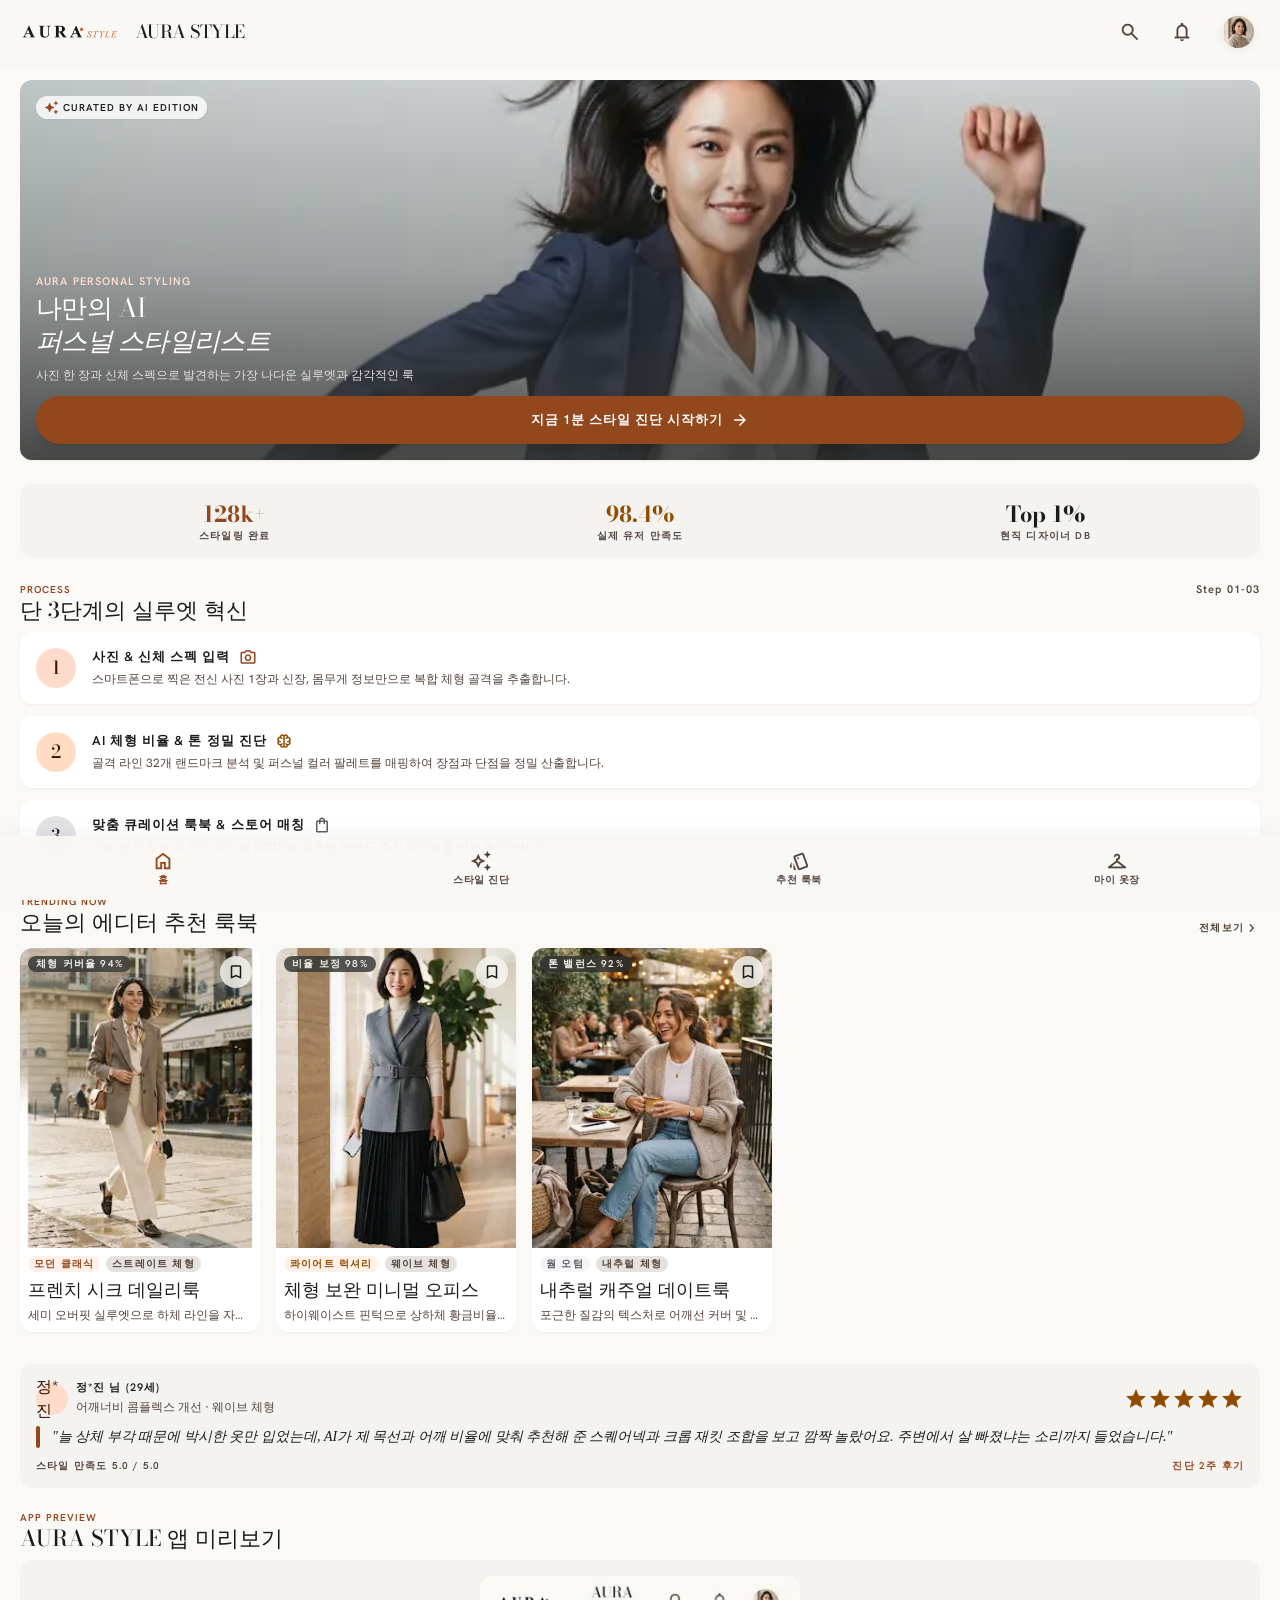
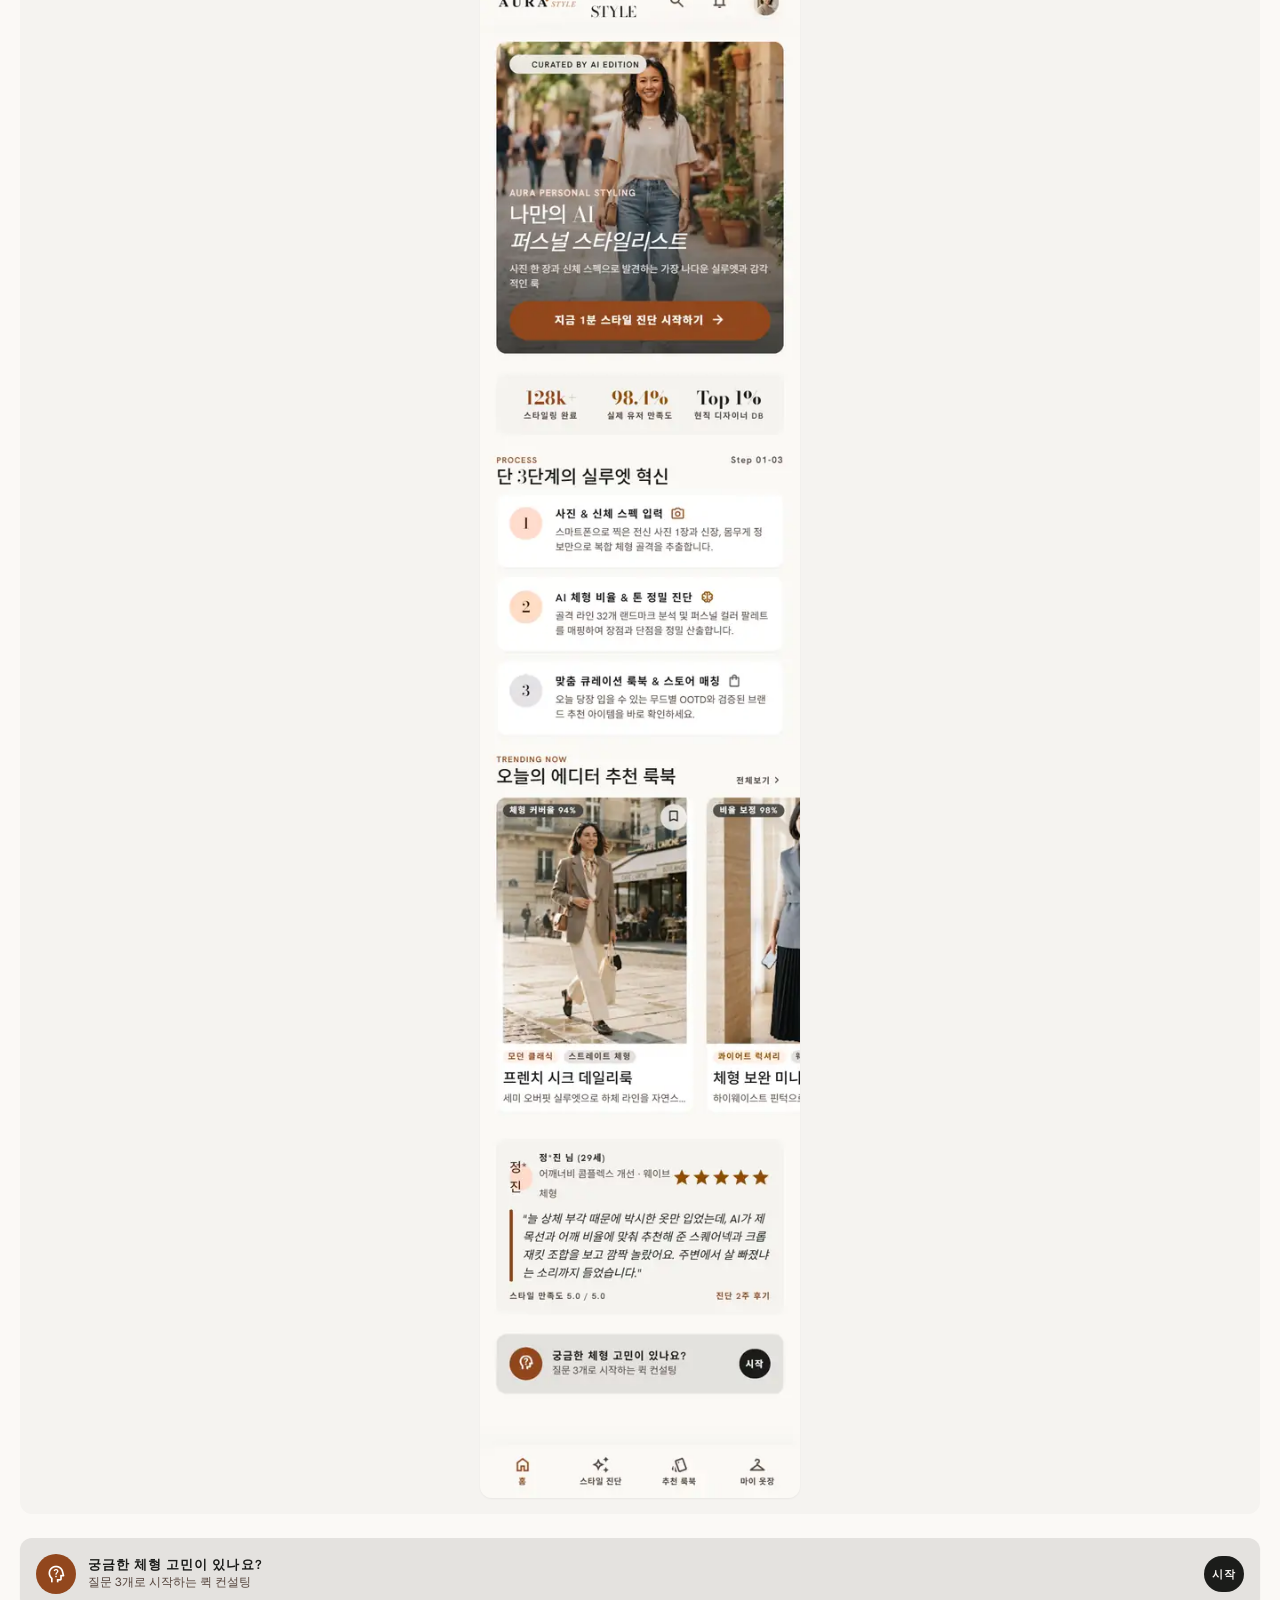
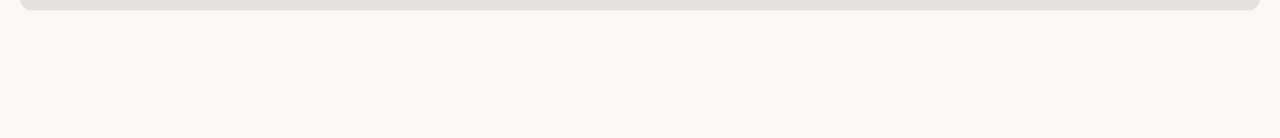
==== index.html @ de591e97 "Add project using Claude CLI to practice deploy" ====
<!DOCTYPE html><html lang="ko"><head>
<meta charset="utf-8">
<meta content="width=device-width, initial-scale=1.0, viewport-fit=cover" name="viewport">
<title>AURA STYLE | 나만의 AI 퍼스널 스타일리스트</title>
<meta name="description" content="사진 한 장과 신체 스펙으로 체형과 퍼스널 컬러를 분석해 가장 나다운 실루엣과 맞춤 룩북을 추천하는 AI 스타일링 서비스, AURA STYLE.">
<meta content="mobile_tab" name="shell-type">
<link rel="preload" as="image" href="img/model-768.webp" imagesrcset="img/model-480.webp 480w, img/model-768.webp 768w" imagesizes="(max-width: 768px) 100vw, 768px" fetchpriority="high">
<link rel="preload" as="font" type="font/woff2" href="fonts/material-symbols.woff2" crossorigin>
<link rel="preload" as="font" type="font/woff2" href="fonts/bodoni-moda.woff2" crossorigin>
<link rel="preload" as="font" type="font/woff2" href="fonts/hanken-grotesk.woff2" crossorigin>
<link rel="icon" href="img/favicon.svg" type="image/svg+xml">
<link href="styles.css" rel="stylesheet">
<!-- Google AdSense -->
<script async src="https://pagead2.googlesyndication.com/pagead/js/adsbygoogle.js?client=ca-pub-6084105914174263"
     crossorigin="anonymous"></script>
<!-- Google tag (gtag.js) -->
<script>
  window.dataLayer = window.dataLayer || [];
  function gtag(){dataLayer.push(arguments);}
  gtag('js', new Date());

  gtag('config', 'G-QMTJCRR8DS');
</script>
<!-- Microsoft Clarity: queue calls now, script loaded with GA below -->
<script>
  window.clarity = window.clarity || function(){(window.clarity.q = window.clarity.q || []).push(arguments)};
</script>
<!-- Load analytics scripts after the page has rendered (first interaction or 3s after load) to keep them off the critical path -->
<script>
  (function () {
    var loaded = false;
    var events = ['pointerdown', 'keydown', 'touchstart', 'scroll'];
    function load() {
      if (loaded) return;
      loaded = true;
      events.forEach(function (e) { removeEventListener(e, load); });
      ['https://www.googletagmanager.com/gtag/js?id=G-QMTJCRR8DS', 'https://www.clarity.ms/tag/yv1hvz3uj7'].forEach(function (src) {
        var s = document.createElement('script');
        s.async = true;
        s.src = src;
        document.head.appendChild(s);
      });
    }
    events.forEach(function (e) { addEventListener(e, load, { once: true, passive: true }); });
    addEventListener('load', function () { setTimeout(load, 3000); });
  })();
</script>
</head><body class="bg-surface font-body-md text-on-surface flex flex-col min-h-screen selection:bg-primary-fixed selection:text-on-primary-fixed"><header class="fixed top-0 w-full z-50 pt-safe bg-surface/85 backdrop-blur-xl shadow-[0_1px_8px_rgba(0,0,0,0.03)]"><div class="h-16 px-margin flex items-center justify-between"><div class="flex items-center gap-space-sm"><img alt="AURA STYLE Brand Logo" width="107" height="32" class="h-8 w-auto object-contain" src="img/logo.webp"><span class="font-headline-sm text-headline-sm tracking-tight text-on-surface">AURA STYLE</span></div><div class="flex items-center gap-space-sm"><button aria-label="Search Lookbook" class="w-11 h-11 flex items-center justify-center rounded-full text-on-surface-variant hover:text-on-surface transition-colors"><span class="material-symbols-outlined text-[22px]">search</span></button><button aria-label="Alerts" class="w-11 h-11 flex items-center justify-center rounded-full text-on-surface-variant hover:text-on-surface transition-colors"><span class="material-symbols-outlined text-[22px]">notifications</span></button><a class="w-11 h-11 flex items-center justify-center ml-space-xs" data-path="closet" href="#"><img alt="내 프로필" width="32" height="32" class="w-8 h-8 rounded-full object-cover shadow-[0_2px_8px_rgba(39,39,42,0.08)]" src="img/profile.webp"></a></div></div></header><main class="flex flex-col relative w-full pt-16 pb-28 bg-surface min-h-screen"><div class="flex flex-col w-full">
<!-- Editorial Hero Section -->
<section class="relative w-full px-margin pt-space-md pb-space-lg">
<div class="relative w-full overflow-hidden rounded-xl bg-surface-container-low shadow-sm">
<div class="w-full h-[380px] relative">
<img alt="남색 정장과 흰 스니커즈를 입고 경쾌하게 점프하는 여성 모델" class="absolute inset-0 w-full h-full object-cover object-[center_20%]" src="img/model-768.webp" srcset="img/model-480.webp 480w, img/model-768.webp 768w" sizes="(max-width: 768px) 100vw, 768px" width="768" height="1376" fetchpriority="high" decoding="async">
<div class="absolute inset-0 bg-gradient-to-t from-inverse-surface/85 via-inverse-surface/30 to-transparent"></div>
<div class="absolute top-space-md left-space-md bg-surface-container-lowest/80 backdrop-blur-md px-space-sm py-1 rounded-full flex items-center gap-1 shadow-sm">
<span class="material-symbols-outlined text-[15px] text-primary" style="font-variation-settings: 'FILL' 1;">auto_awesome</span>
<span class="font-label-sm text-label-sm uppercase tracking-widest text-on-surface">Curated by AI Edition</span>
</div>
<div class="absolute bottom-0 inset-x-0 p-space-md flex flex-col gap-space-xs text-inverse-on-surface">
<span class="font-label-md text-label-md tracking-widest text-primary-fixed uppercase">Aura Personal Styling</span>
<h1 class="font-headline-lg-mobile text-headline-lg-mobile tracking-tight text-white leading-tight">
            나만의 AI<br>
<span class="italic font-headline-md">퍼스널 스타일리스트</span>
</h1>
<p class="font-body-sm text-body-sm text-surface-container-highest line-clamp-2 mt-1">
            사진 한 장과 신체 스펙으로 발견하는 가장 나다운 실루엣과 감각적인 룩
          </p>
<div class="pt-space-sm">
<a class="relative group overflow-hidden w-full h-12 rounded-full bg-primary flex items-center justify-center gap-2 shadow-lg hover:bg-primary-container transition-all active:scale-[0.98]" data-path="ai-stylist" href="#">
<div class="absolute inset-0 w-1/2 h-full bg-gradient-to-r from-transparent via-white/25 to-transparent skew-x-12 -translate-x-full group-hover:translate-x-[300%] transition-transform duration-1000 ease-in-out"></div>
<span class="font-label-lg text-label-lg text-on-primary">지금 1분 스타일 진단 시작하기</span>
<span class="material-symbols-outlined text-on-primary text-[18px]">arrow_forward</span>
</a>
</div>
</div>
</div>
</div>
</section>
<!-- Quick Stats / Trust Badges -->
<section class="w-full px-margin pb-space-lg">
<div class="grid grid-cols-3 gap-2 p-space-md bg-surface-container-low rounded-xl">
<div class="flex flex-col items-center text-center">
<span class="font-headline-md text-headline-md text-primary font-bold">128k+</span>
<span class="font-label-sm text-label-sm text-on-surface-variant mt-0.5">스타일링 완료</span>
</div>
<div class="flex flex-col items-center text-center">
<span class="font-headline-md text-headline-md text-secondary font-bold">98.4%</span>
<span class="font-label-sm text-label-sm text-on-surface-variant mt-0.5">실제 유저 만족도</span>
</div>
<div class="flex flex-col items-center text-center">
<span class="font-headline-md text-headline-md text-on-surface font-bold">Top 1%</span>
<span class="font-label-sm text-label-sm text-on-surface-variant mt-0.5">현직 디자이너 DB</span>
</div>
</div>
</section>
<!-- How it Works (3-step) -->
<section class="w-full px-margin pb-space-lg">
<div class="flex items-baseline justify-between mb-space-sm">
<div>
<span class="font-label-sm text-label-sm text-primary uppercase tracking-widest block">Process</span>
<h2 class="font-headline-md text-headline-md text-on-surface">단 3단계의 실루엣 혁신</h2>
</div>
<span class="font-label-md text-label-md text-on-surface-variant">Step 01-03</span>
</div>
<div class="flex flex-col gap-3">
<!-- Step 1 -->
<div class="p-space-md bg-surface-container-lowest rounded-xl shadow-sm flex items-start gap-space-md">
<div class="w-10 h-10 rounded-full bg-primary-fixed flex items-center justify-center shrink-0 text-on-primary-fixed font-headline-sm text-headline-sm">
          1
        </div>
<div class="flex-1 min-w-0">
<div class="flex items-center gap-2 mb-1">
<span class="font-label-lg text-label-lg text-on-surface font-semibold">사진 &amp; 신체 스펙 입력</span>
<span class="material-symbols-outlined text-primary text-[18px]">photo_camera</span>
</div>
<p class="font-body-sm text-body-sm text-on-surface-variant">
            스마트폰으로 찍은 전신 사진 1장과 신장, 몸무게 정보만으로 복합 체형 골격을 추출합니다.
          </p>
</div>
</div>
<!-- Step 2 -->
<div class="p-space-md bg-surface-container-lowest rounded-xl shadow-sm flex items-start gap-space-md">
<div class="w-10 h-10 rounded-full bg-secondary-fixed flex items-center justify-center shrink-0 text-on-secondary-fixed font-headline-sm text-headline-sm">
          2
        </div>
<div class="flex-1 min-w-0">
<div class="flex items-center gap-2 mb-1">
<span class="font-label-lg text-label-lg text-on-surface font-semibold">AI 체형 비율 &amp; 톤 정밀 진단</span>
<span class="material-symbols-outlined text-secondary text-[18px]">neurology</span>
</div>
<p class="font-body-sm text-body-sm text-on-surface-variant">
            골격 라인 32개 랜드마크 분석 및 퍼스널 컬러 팔레트를 매핑하여 장점과 단점을 정밀 산출합니다.
          </p>
</div>
</div>
<!-- Step 3 -->
<div class="p-space-md bg-surface-container-lowest rounded-xl shadow-sm flex items-start gap-space-md">
<div class="w-10 h-10 rounded-full bg-tertiary-fixed flex items-center justify-center shrink-0 text-on-tertiary-fixed font-headline-sm text-headline-sm">
          3
        </div>
<div class="flex-1 min-w-0">
<div class="flex items-center gap-2 mb-1">
<span class="font-label-lg text-label-lg text-on-surface font-semibold">맞춤 큐레이션 룩북 &amp; 스토어 매칭</span>
<span class="material-symbols-outlined text-tertiary text-[18px]">shopping_bag</span>
</div>
<p class="font-body-sm text-body-sm text-on-surface-variant">
            오늘 당장 입을 수 있는 무드별 OOTD와 검증된 브랜드 추천 아이템을 바로 확인하세요.
          </p>
</div>
</div>
</div>
</section>
<!-- Trending Curated Looks preview (Horizontal Scroll) -->
<section class="w-full pb-space-lg">
<div class="px-margin flex items-end justify-between mb-space-sm">
<div>
<span class="font-label-sm text-label-sm text-primary uppercase tracking-widest block">Trending Now</span>
<h2 class="font-headline-md text-headline-md text-on-surface">오늘의 에디터 추천 룩북</h2>
</div>
<a class="font-label-sm text-label-sm text-on-surface-variant flex items-center hover:text-primary transition-colors" data-path="looks" href="#">
        전체보기
        <span class="material-symbols-outlined text-[16px]">chevron_right</span>
</a>
</div>
<!-- Scrollable Reel -->
<div class="flex gap-space-md overflow-x-auto px-margin no-scrollbar pb-2 pt-1">
<!-- Look 1 -->
<div class="w-[240px] shrink-0 bg-surface-container-lowest rounded-xl overflow-hidden shadow-sm flex flex-col">
<div class="relative w-full h-[300px]">
<img alt="토프 블레이저와 와이드 팬츠를 입은 프렌치 시크 데일리룩" width="240" height="300" loading="lazy" decoding="async" class="w-full h-full object-cover" data-alt="Modern chic Parisian style woman walking on neutral architectural pavement, wearing structured taupe blazer, wide-leg ecru trousers, delicate silk scarf, bright warm morning light, editorial styling, muted earth tones" src="img/look-1.webp">
<div class="absolute top-2 left-2 bg-inverse-surface/80 text-inverse-on-surface px-2 py-0.5 rounded-full text-label-sm font-label-sm backdrop-blur-sm">
            체형 커버율 94%
          </div>
<button class="absolute top-2 right-2 w-8 h-8 rounded-full bg-surface/80 backdrop-blur-sm flex items-center justify-center text-on-surface active:scale-90 transition-transform">
<span class="material-symbols-outlined text-[18px]">bookmark</span>
</button>
</div>
<div class="p-space-sm flex flex-col gap-1">
<div class="flex items-center gap-1.5 flex-wrap">
<span class="text-label-sm font-label-sm text-primary bg-primary-fixed/40 px-1.5 py-0.5 rounded-full">모던 클래식</span>
<span class="text-label-sm font-label-sm text-on-surface-variant bg-surface-variant px-1.5 py-0.5 rounded-full">스트레이트 체형</span>
</div>
<h3 class="font-headline-sm text-headline-sm text-on-surface line-clamp-1 mt-0.5">프렌치 시크 데일리룩</h3>
<p class="font-body-sm text-body-sm text-on-surface-variant line-clamp-1">세미 오버핏 실루엣으로 하체 라인을 자연스럽게 정돈</p>
</div>
</div>
<!-- Look 2 -->
<div class="w-[240px] shrink-0 bg-surface-container-lowest rounded-xl overflow-hidden shadow-sm flex flex-col">
<div class="relative w-full h-[300px]">
<img alt="그레이 베스트와 플리츠 미디 스커트를 입은 미니멀 오피스룩" width="240" height="300" loading="lazy" decoding="async" class="w-full h-full object-cover" data-alt="High fashion Korean female executive in minimalist office styling, wearing slate gray belted wool vest, ivory turtleneck, structured pleated midi skirt, serene editorial studio with warm travertine columns, soft shadow play" src="img/look-2.webp">
<div class="absolute top-2 left-2 bg-inverse-surface/80 text-inverse-on-surface px-2 py-0.5 rounded-full text-label-sm font-label-sm backdrop-blur-sm">
            비율 보정 98%
          </div>
<button class="absolute top-2 right-2 w-8 h-8 rounded-full bg-surface/80 backdrop-blur-sm flex items-center justify-center text-on-surface active:scale-90 transition-transform">
<span class="material-symbols-outlined text-[18px]">bookmark</span>
</button>
</div>
<div class="p-space-sm flex flex-col gap-1">
<div class="flex items-center gap-1.5 flex-wrap">
<span class="text-label-sm font-label-sm text-secondary bg-secondary-fixed/40 px-1.5 py-0.5 rounded-full">콰이어트 럭셔리</span>
<span class="text-label-sm font-label-sm text-on-surface-variant bg-surface-variant px-1.5 py-0.5 rounded-full">웨이브 체형</span>
</div>
<h3 class="font-headline-sm text-headline-sm text-on-surface line-clamp-1 mt-0.5">체형 보완 미니멀 오피스</h3>
<p class="font-body-sm text-body-sm text-on-surface-variant line-clamp-1">하이웨이스트 핀턱으로 상하체 황금비율 구현</p>
</div>
</div>
<!-- Look 3 -->
<div class="w-[240px] shrink-0 bg-surface-container-lowest rounded-xl overflow-hidden shadow-sm flex flex-col">
<div class="relative w-full h-[300px]">
<img alt="오트밀 니트 카디건과 데님을 입은 내추럴 캐주얼 데이트룩" width="240" height="300" loading="lazy" decoding="async" class="w-full h-full object-cover" data-alt="Editorial candid photography of a stylish person in weekend cafe terrace, warm oatmeal knit cardigan, soft raw denim, tan leather loafers, golden hour sunlight, artisan pottery tableware, natural relaxed elegance" src="img/look-3.webp">
<div class="absolute top-2 left-2 bg-inverse-surface/80 text-inverse-on-surface px-2 py-0.5 rounded-full text-label-sm font-label-sm backdrop-blur-sm">
            톤 밸런스 92%
          </div>
<button class="absolute top-2 right-2 w-8 h-8 rounded-full bg-surface/80 backdrop-blur-sm flex items-center justify-center text-on-surface active:scale-90 transition-transform">
<span class="material-symbols-outlined text-[18px]">bookmark</span>
</button>
</div>
<div class="p-space-sm flex flex-col gap-1">
<div class="flex items-center gap-1.5 flex-wrap">
<span class="text-label-sm font-label-sm text-tertiary bg-tertiary-fixed/40 px-1.5 py-0.5 rounded-full">웜 오텀</span>
<span class="text-label-sm font-label-sm text-on-surface-variant bg-surface-variant px-1.5 py-0.5 rounded-full">내추럴 체형</span>
</div>
<h3 class="font-headline-sm text-headline-sm text-on-surface line-clamp-1 mt-0.5">내추럴 캐주얼 데이트룩</h3>
<p class="font-body-sm text-body-sm text-on-surface-variant line-clamp-1">포근한 질감의 텍스처로 어깨선 커버 및 부드러운 인상 연출</p>
</div>
</div>
</div>
</section>
<!-- User Review Snippet Card -->
<section class="w-full px-margin pb-space-lg">
<div class="p-space-md bg-surface-container-low rounded-xl relative overflow-hidden">
<div class="flex items-center justify-between mb-space-sm">
<div class="flex items-center gap-2">
<div class="w-8 h-8 rounded-full bg-primary-fixed flex items-center justify-center text-on-primary-fixed font-label-sm">
            정*진
          </div>
<div>
<span class="font-label-md text-label-md text-on-surface block">정*진 님 (29세)</span>
<span class="font-body-sm text-body-sm text-on-surface-variant">어깨너비 콤플렉스 개선 · 웨이브 체형</span>
</div>
</div>
<div class="flex text-secondary text-[16px]">
<span class="material-symbols-outlined" style="font-variation-settings: 'FILL' 1;">star</span>
<span class="material-symbols-outlined" style="font-variation-settings: 'FILL' 1;">star</span>
<span class="material-symbols-outlined" style="font-variation-settings: 'FILL' 1;">star</span>
<span class="material-symbols-outlined" style="font-variation-settings: 'FILL' 1;">star</span>
<span class="material-symbols-outlined" style="font-variation-settings: 'FILL' 1;">star</span>
</div>
</div>
<blockquote class="font-body-md text-body-md text-on-surface italic relative pl-4 my-2">
<div class="absolute left-0 top-0 bottom-0 w-1 bg-primary rounded-full"></div>
        "늘 상체 부각 때문에 박시한 옷만 입었는데, AI가 제 목선과 어깨 비율에 맞춰 추천해 준 스퀘어넥과 크롭 재킷 조합을 보고 깜짝 놀랐어요. 주변에서 살 빠졌냐는 소리까지 들었습니다."
      </blockquote>
<div class="mt-space-sm pt-space-xs flex items-center justify-between font-label-sm text-label-sm text-on-surface-variant">
<span class="">스타일 만족도 5.0 / 5.0</span>
<span class="text-primary font-semibold">진단 2주 후기</span>
</div>
</div>
</section>
<!-- App Screen Preview -->
<section class="w-full px-margin pb-space-lg">
<div class="mb-space-sm">
<span class="font-label-sm text-label-sm text-primary uppercase tracking-widest block">App Preview</span>
<h2 class="font-headline-md text-headline-md text-on-surface">AURA STYLE 앱 미리보기</h2>
</div>
<div class="p-space-md bg-surface-container-low rounded-xl flex justify-center">
<img alt="AURA STYLE 앱 화면 미리보기" class="w-full max-w-[320px] h-auto rounded-xl shadow-sm" loading="lazy" src="img/screen.webp" srcset="img/screen-360.webp 360w, img/screen.webp 585w" sizes="(max-width: 400px) calc(100vw - 72px), 320px" width="585" height="2782" decoding="async">
</div>
</section>
<!-- Interactive Style Spark Floating Bar -->
<section class="w-full px-margin pb-space-md">
<div class="w-full p-space-md rounded-xl bg-surface-container-highest text-on-surface flex items-center justify-between shadow-sm">
<div class="flex items-center gap-3">
<div class="w-10 h-10 rounded-full bg-primary flex items-center justify-center text-on-primary shrink-0">
<span class="material-symbols-outlined text-[20px]">psychology_alt</span>
</div>
<div>
<h3 class="font-label-lg text-label-lg font-bold">궁금한 체형 고민이 있나요?</h3>
<p class="font-body-sm text-body-sm text-on-surface-variant">질문 3개로 시작하는 퀵 컨설팅</p>
</div>
</div>
<a class="h-9 px-space-sm rounded-full bg-on-surface text-surface flex items-center justify-center font-label-md text-label-md active:scale-95 transition-transform shrink-0" data-path="ai-stylist" href="#">
        시작
      </a>
</div>
</section>
</div></main><nav class="fixed bottom-0 w-full z-50 pb-safe bg-surface/90 backdrop-blur-xl shadow-[0_-4px_20px_rgba(39,39,42,0.04)]" data-active-classes="text-primary font-semibold"><div class="flex justify-around items-center h-16 px-space-xs"><a aria-current="page" class="flex flex-col items-center justify-center flex-1 h-12 gap-0.5 transition-colors text-primary font-semibold" data-path="home" href="#"><span class="material-symbols-outlined text-[22px]">home</span><span class="font-label-sm text-label-sm tracking-wider">홈</span></a><a class="flex flex-col items-center justify-center flex-1 h-12 gap-0.5 text-on-surface-variant hover:text-on-surface transition-colors" data-path="ai-stylist" href="#"><span class="material-symbols-outlined text-[22px]">auto_awesome</span><span class="font-label-sm text-label-sm tracking-wider">스타일 진단</span></a><a class="flex flex-col items-center justify-center flex-1 h-12 gap-0.5 text-on-surface-variant hover:text-on-surface transition-colors" data-path="looks" href="#"><span class="material-symbols-outlined text-[22px]">style</span><span class="font-label-sm text-label-sm tracking-wider">추천 룩북</span></a><a class="flex flex-col items-center justify-center flex-1 h-12 gap-0.5 text-on-surface-variant hover:text-on-surface transition-colors" data-path="closet" href="#"><span class="material-symbols-outlined text-[22px]">checkroom</span><span class="font-label-sm text-label-sm tracking-wider">마이 옷장</span></a></div></nav></body></html>
---- styles.css ----
*,:after,:before{--tw-border-spacing-x:0;--tw-border-spacing-y:0;--tw-translate-x:0;--tw-translate-y:0;--tw-rotate:0;--tw-skew-x:0;--tw-skew-y:0;--tw-scale-x:1;--tw-scale-y:1;--tw-pan-x: ;--tw-pan-y: ;--tw-pinch-zoom: ;--tw-scroll-snap-strictness:proximity;--tw-gradient-from-position: ;--tw-gradient-via-position: ;--tw-gradient-to-position: ;--tw-ordinal: ;--tw-slashed-zero: ;--tw-numeric-figure: ;--tw-numeric-spacing: ;--tw-numeric-fraction: ;--tw-ring-inset: ;--tw-ring-offset-width:0px;--tw-ring-offset-color:#fff;--tw-ring-color:rgba(59,130,246,.5);--tw-ring-offset-shadow:0 0 #0000;--tw-ring-shadow:0 0 #0000;--tw-shadow:0 0 #0000;--tw-shadow-colored:0 0 #0000;--tw-blur: ;--tw-brightness: ;--tw-contrast: ;--tw-grayscale: ;--tw-hue-rotate: ;--tw-invert: ;--tw-saturate: ;--tw-sepia: ;--tw-drop-shadow: ;--tw-backdrop-blur: ;--tw-backdrop-brightness: ;--tw-backdrop-contrast: ;--tw-backdrop-grayscale: ;--tw-backdrop-hue-rotate: ;--tw-backdrop-invert: ;--tw-backdrop-opacity: ;--tw-backdrop-saturate: ;--tw-backdrop-sepia: ;--tw-contain-size: ;--tw-contain-layout: ;--tw-contain-paint: ;--tw-contain-style: }::backdrop{--tw-border-spacing-x:0;--tw-border-spacing-y:0;--tw-translate-x:0;--tw-translate-y:0;--tw-rotate:0;--tw-skew-x:0;--tw-skew-y:0;--tw-scale-x:1;--tw-scale-y:1;--tw-pan-x: ;--tw-pan-y: ;--tw-pinch-zoom: ;--tw-scroll-snap-strictness:proximity;--tw-gradient-from-position: ;--tw-gradient-via-position: ;--tw-gradient-to-position: ;--tw-ordinal: ;--tw-slashed-zero: ;--tw-numeric-figure: ;--tw-numeric-spacing: ;--tw-numeric-fraction: ;--tw-ring-inset: ;--tw-ring-offset-width:0px;--tw-ring-offset-color:#fff;--tw-ring-color:rgba(59,130,246,.5);--tw-ring-offset-shadow:0 0 #0000;--tw-ring-shadow:0 0 #0000;--tw-shadow:0 0 #0000;--tw-shadow-colored:0 0 #0000;--tw-blur: ;--tw-brightness: ;--tw-contrast: ;--tw-grayscale: ;--tw-hue-rotate: ;--tw-invert: ;--tw-saturate: ;--tw-sepia: ;--tw-drop-shadow: ;--tw-backdrop-blur: ;--tw-backdrop-brightness: ;--tw-backdrop-contrast: ;--tw-backdrop-grayscale: ;--tw-backdrop-hue-rotate: ;--tw-backdrop-invert: ;--tw-backdrop-opacity: ;--tw-backdrop-saturate: ;--tw-backdrop-sepia: ;--tw-contain-size: ;--tw-contain-layout: ;--tw-contain-paint: ;--tw-contain-style: }/*! tailwindcss v3.4.17 | MIT License | https://tailwindcss.com*/*,:after,:before{box-sizing:border-box;border:0 solid #e5e7eb}:after,:before{--tw-content:""}:host,html{line-height:1.5;-webkit-text-size-adjust:100%;-moz-tab-size:4;-o-tab-size:4;tab-size:4;font-family:ui-sans-serif,system-ui,sans-serif,Apple Color Emoji,Segoe UI Emoji,Segoe UI Symbol,Noto Color Emoji;font-feature-settings:normal;font-variation-settings:normal;-webkit-tap-highlight-color:transparent}body{margin:0;line-height:inherit}hr{height:0;color:inherit;border-top-width:1px}abbr:where([title]){-webkit-text-decoration:underline dotted;text-decoration:underline dotted}h1,h2,h3,h4,h5,h6{font-size:inherit;font-weight:inherit}a{color:inherit;text-decoration:inherit}b,strong{font-weight:bolder}code,kbd,pre,samp{font-family:ui-monospace,SFMono-Regular,Menlo,Monaco,Consolas,Liberation Mono,Courier New,monospace;font-feature-settings:normal;font-variation-settings:normal;font-size:1em}small{font-size:80%}sub,sup{font-size:75%;line-height:0;position:relative;vertical-align:baseline}sub{bottom:-.25em}sup{top:-.5em}table{text-indent:0;border-color:inherit;border-collapse:collapse}button,input,optgroup,select,textarea{font-family:inherit;font-feature-settings:inherit;font-variation-settings:inherit;font-size:100%;font-weight:inherit;line-height:inherit;letter-spacing:inherit;color:inherit;margin:0;padding:0}button,select{text-transform:none}button,input:where([type=button]),input:where([type=reset]),input:where([type=submit]){-webkit-appearance:button;background-color:transparent;background-image:none}:-moz-focusring{outline:auto}:-moz-ui-invalid{box-shadow:none}progress{vertical-align:baseline}::-webkit-inner-spin-button,::-webkit-outer-spin-button{height:auto}[type=search]{-webkit-appearance:textfield;outline-offset:-2px}::-webkit-search-decoration{-webkit-appearance:none}::-webkit-file-upload-button{-webkit-appearance:button;font:inherit}summary{display:list-item}blockquote,dd,dl,figure,h1,h2,h3,h4,h5,h6,hr,p,pre{margin:0}fieldset{margin:0}fieldset,legend{padding:0}menu,ol,ul{list-style:none;margin:0;padding:0}dialog{padding:0}textarea{resize:vertical}input::-moz-placeholder,textarea::-moz-placeholder{opacity:1;color:#9ca3af}input::placeholder,textarea::placeholder{opacity:1;color:#9ca3af}[role=button],button{cursor:pointer}:disabled{cursor:default}audio,canvas,embed,iframe,img,object,svg,video{display:block;vertical-align:middle}img,video{max-width:100%;height:auto}[hidden]:where(:not([hidden=until-found])){display:none}body,html{width:100vw;margin:0;padding:0}body{overscroll-behavior:none}.pb-safe{padding-bottom:env(safe-area-inset-bottom,0)}.pt-safe{padding-top:env(safe-area-inset-top,0)}main>:first-child{margin-top:0!important}main>:last-child{margin-bottom:0!important}.material-symbols-outlined{font-family:Material Symbols Outlined;font-weight:400;font-style:normal;font-size:24px;line-height:1;letter-spacing:normal;text-transform:none;display:inline-block;width:1em;height:1em;overflow:hidden;white-space:nowrap;word-wrap:normal;direction:ltr;-webkit-font-smoothing:antialiased;font-feature-settings:"liga"}.fixed{position:fixed}.absolute{position:absolute}.relative{position:relative}.inset-0{inset:0}.inset-x-0{left:0;right:0}.bottom-0{bottom:0}.left-0{left:0}.left-2{left:.5rem}.left-space-md{left:1rem}.right-2{right:.5rem}.top-0{top:0}.top-2{top:.5rem}.top-space-md{top:1rem}.z-50{z-index:50}.my-2{margin-top:.5rem;margin-bottom:.5rem}.mb-1{margin-bottom:.25rem}.mb-space-sm{margin-bottom:.5rem}.ml-space-xs{margin-left:.25rem}.mt-0\.5{margin-top:.125rem}.mt-1{margin-top:.25rem}.mt-space-sm{margin-top:.5rem}.line-clamp-1{-webkit-line-clamp:1}.line-clamp-1,.line-clamp-2{overflow:hidden;display:-webkit-box;-webkit-box-orient:vertical}.line-clamp-2{-webkit-line-clamp:2}.block{display:block}.flex{display:flex}.grid{display:grid}.h-10{height:2.5rem}.h-11{height:2.75rem}.h-12{height:3rem}.h-16{height:4rem}.h-8{height:2rem}.h-9{height:2.25rem}.h-\[300px\]{height:300px}.h-\[380px\]{height:380px}.h-auto{height:auto}.h-full{height:100%}.min-h-screen{min-height:100vh}.w-1{width:.25rem}.w-1\/2{width:50%}.w-10{width:2.5rem}.w-11{width:2.75rem}.w-8{width:2rem}.w-\[240px\]{width:240px}.w-auto{width:auto}.w-full{width:100%}.min-w-0{min-width:0}.max-w-\[320px\]{max-width:320px}.flex-1{flex:1 1 0%}.shrink-0{flex-shrink:0}.-translate-x-full{--tw-translate-x:-100%}.-translate-x-full,.skew-x-12{transform:translate(var(--tw-translate-x),var(--tw-translate-y)) rotate(var(--tw-rotate)) skewX(var(--tw-skew-x)) skewY(var(--tw-skew-y)) scaleX(var(--tw-scale-x)) scaleY(var(--tw-scale-y))}.skew-x-12{--tw-skew-x:12deg}.grid-cols-3{grid-template-columns:repeat(3,minmax(0,1fr))}.flex-col{flex-direction:column}.flex-wrap{flex-wrap:wrap}.items-start{align-items:flex-start}.items-end{align-items:flex-end}.items-center{align-items:center}.items-baseline{align-items:baseline}.justify-center{justify-content:center}.justify-between{justify-content:space-between}.justify-around{justify-content:space-around}.gap-0\.5{gap:.125rem}.gap-1{gap:.25rem}.gap-1\.5{gap:.375rem}.gap-2{gap:.5rem}.gap-3{gap:.75rem}.gap-space-md{gap:1rem}.gap-space-sm{gap:.5rem}.gap-space-xs{gap:.25rem}.overflow-hidden{overflow:hidden}.overflow-x-auto{overflow-x:auto}.rounded-full{border-radius:9999px}.rounded-xl{border-radius:.75rem}.bg-inverse-surface\/80{background-color:rgba(48,49,47,.8)}.bg-on-surface{--tw-bg-opacity:1;background-color:rgb(27 28 26/var(--tw-bg-opacity,1))}.bg-primary{--tw-bg-opacity:1;background-color:rgb(146 71 29/var(--tw-bg-opacity,1))}.bg-primary-fixed{--tw-bg-opacity:1;background-color:rgb(255 219 203/var(--tw-bg-opacity,1))}.bg-primary-fixed\/40{background-color:rgba(255,219,203,.4)}.bg-secondary-fixed{--tw-bg-opacity:1;background-color:rgb(255 220 195/var(--tw-bg-opacity,1))}.bg-secondary-fixed\/40{background-color:rgba(255,220,195,.4)}.bg-surface{--tw-bg-opacity:1;background-color:rgb(251 249 246/var(--tw-bg-opacity,1))}.bg-surface-container-highest{--tw-bg-opacity:1;background-color:rgb(228 226 223/var(--tw-bg-opacity,1))}.bg-surface-container-low{--tw-bg-opacity:1;background-color:rgb(245 243 240/var(--tw-bg-opacity,1))}.bg-surface-container-lowest{--tw-bg-opacity:1;background-color:rgb(255 255 255/var(--tw-bg-opacity,1))}.bg-surface-container-lowest\/80{background-color:hsla(0,0%,100%,.8)}.bg-surface-variant{--tw-bg-opacity:1;background-color:rgb(228 226 223/var(--tw-bg-opacity,1))}.bg-surface\/80{background-color:hsla(36,38%,97%,.8)}.bg-surface\/85{background-color:hsla(36,38%,97%,.85)}.bg-surface\/90{background-color:hsla(36,38%,97%,.9)}.bg-tertiary-fixed{--tw-bg-opacity:1;background-color:rgb(228 225 229/var(--tw-bg-opacity,1))}.bg-tertiary-fixed\/40{background-color:hsla(285,7%,89%,.4)}.bg-gradient-to-r{background-image:linear-gradient(to right,var(--tw-gradient-stops))}.bg-gradient-to-t{background-image:linear-gradient(to top,var(--tw-gradient-stops))}.from-inverse-surface\/85{--tw-gradient-from:rgba(48,49,47,.85) var(--tw-gradient-from-position);--tw-gradient-to:rgba(48,49,47,0) var(--tw-gradient-to-position);--tw-gradient-stops:var(--tw-gradient-from),var(--tw-gradient-to)}.from-transparent{--tw-gradient-from:transparent var(--tw-gradient-from-position);--tw-gradient-to:transparent var(--tw-gradient-to-position);--tw-gradient-stops:var(--tw-gradient-from),var(--tw-gradient-to)}.via-inverse-surface\/30{--tw-gradient-to:rgba(48,49,47,0) var(--tw-gradient-to-position);--tw-gradient-stops:var(--tw-gradient-from),rgba(48,49,47,.3) var(--tw-gradient-via-position),var(--tw-gradient-to)}.via-white\/25{--tw-gradient-to:hsla(0,0%,100%,0) var(--tw-gradient-to-position);--tw-gradient-stops:var(--tw-gradient-from),hsla(0,0%,100%,.25) var(--tw-gradient-via-position),var(--tw-gradient-to)}.to-transparent{--tw-gradient-to:transparent var(--tw-gradient-to-position)}.object-contain{-o-object-fit:contain;object-fit:contain}.object-cover{-o-object-fit:cover;object-fit:cover}.object-\[center_20\%\]{-o-object-position:center 20%;object-position:center 20%}.p-space-md{padding:1rem}.p-space-sm{padding:.5rem}.px-1\.5{padding-left:.375rem;padding-right:.375rem}.px-2{padding-left:.5rem;padding-right:.5rem}.px-margin{padding-left:1.25rem;padding-right:1.25rem}.px-space-sm{padding-left:.5rem;padding-right:.5rem}.px-space-xs{padding-left:.25rem;padding-right:.25rem}.py-0\.5{padding-top:.125rem;padding-bottom:.125rem}.py-1{padding-top:.25rem;padding-bottom:.25rem}.pb-2{padding-bottom:.5rem}.pb-28{padding-bottom:7rem}.pb-space-lg{padding-bottom:1.5rem}.pb-space-md{padding-bottom:1rem}.pl-4{padding-left:1rem}.pt-1{padding-top:.25rem}.pt-16{padding-top:4rem}.pt-space-md{padding-top:1rem}.pt-space-sm{padding-top:.5rem}.pt-space-xs{padding-top:.25rem}.text-center{text-align:center}.font-body-md,.font-body-sm{font-family:Hanken Grotesk}.font-headline-lg-mobile,.font-headline-md,.font-headline-sm{font-family:Bodoni Moda}.font-label-lg,.font-label-md,.font-label-sm{font-family:Hanken Grotesk}.text-\[15px\]{font-size:15px}.text-\[16px\]{font-size:16px}.text-\[18px\]{font-size:18px}.text-\[20px\]{font-size:20px}.text-\[22px\]{font-size:22px}.text-body-md{font-size:14px;line-height:22px;font-weight:400}.text-body-sm{font-size:12px;line-height:18px;font-weight:400}.text-headline-lg-mobile{font-size:26px;line-height:32px;letter-spacing:0;font-weight:400}.text-headline-md{font-size:22px;line-height:28px;font-weight:500}.text-headline-sm{font-size:18px;line-height:24px;font-weight:500}.text-label-lg{font-size:13px;line-height:16px;letter-spacing:.08em;font-weight:600}.text-label-md{font-size:11px;line-height:14px;letter-spacing:.1em;font-weight:600}.text-label-sm{font-size:10px;line-height:12px;letter-spacing:.12em;font-weight:600}.font-bold{font-weight:700}.font-semibold{font-weight:600}.uppercase{text-transform:uppercase}.italic{font-style:italic}.leading-tight{line-height:1.25}.tracking-tight{letter-spacing:-.025em}.tracking-wider{letter-spacing:.05em}.tracking-widest{letter-spacing:.1em}.text-inverse-on-surface{--tw-text-opacity:1;color:rgb(242 240 237/var(--tw-text-opacity,1))}.text-on-primary{--tw-text-opacity:1;color:rgb(255 255 255/var(--tw-text-opacity,1))}.text-on-primary-fixed{--tw-text-opacity:1;color:rgb(52 17 0/var(--tw-text-opacity,1))}.text-on-secondary-fixed{--tw-text-opacity:1;color:rgb(47 21 0/var(--tw-text-opacity,1))}.text-on-surface{--tw-text-opacity:1;color:rgb(27 28 26/var(--tw-text-opacity,1))}.text-on-surface-variant{--tw-text-opacity:1;color:rgb(84 67 59/var(--tw-text-opacity,1))}.text-on-tertiary-fixed{--tw-text-opacity:1;color:rgb(27 27 30/var(--tw-text-opacity,1))}.text-primary{--tw-text-opacity:1;color:rgb(146 71 29/var(--tw-text-opacity,1))}.text-primary-fixed{--tw-text-opacity:1;color:rgb(255 219 203/var(--tw-text-opacity,1))}.text-secondary{--tw-text-opacity:1;color:rgb(144 77 0/var(--tw-text-opacity,1))}.text-surface{--tw-text-opacity:1;color:rgb(251 249 246/var(--tw-text-opacity,1))}.text-surface-container-highest{--tw-text-opacity:1;color:rgb(228 226 223/var(--tw-text-opacity,1))}.text-tertiary{--tw-text-opacity:1;color:rgb(92 91 95/var(--tw-text-opacity,1))}.text-white{--tw-text-opacity:1;color:rgb(255 255 255/var(--tw-text-opacity,1))}.shadow{--tw-shadow:0 1px 3px 0 rgba(0,0,0,.1),0 1px 2px -1px rgba(0,0,0,.1);--tw-shadow-colored:0 1px 3px 0 var(--tw-shadow-color),0 1px 2px -1px var(--tw-shadow-color)}.shadow,.shadow-\[0_-4px_20px_rgba\(39\2c 39\2c 42\2c 0\.04\)\]{box-shadow:var(--tw-ring-offset-shadow,0 0 #0000),var(--tw-ring-shadow,0 0 #0000),var(--tw-shadow)}.shadow-\[0_-4px_20px_rgba\(39\2c 39\2c 42\2c 0\.04\)\]{--tw-shadow:0 -4px 20px rgba(39,39,42,.04);--tw-shadow-colored:0 -4px 20px var(--tw-shadow-color)}.shadow-\[0_1px_8px_rgba\(0\2c 0\2c 0\2c 0\.03\)\]{--tw-shadow:0 1px 8px rgba(0,0,0,.03);--tw-shadow-colored:0 1px 8px var(--tw-shadow-color);box-shadow:var(--tw-ring-offset-shadow,0 0 #0000),var(--tw-ring-shadow,0 0 #0000),var(--tw-shadow)}.shadow-\[0_2px_8px_rgba\(39\2c 39\2c 42\2c 0\.08\)\]{--tw-shadow:0 2px 8px rgba(39,39,42,.08);--tw-shadow-colored:0 2px 8px var(--tw-shadow-color)}.shadow-\[0_2px_8px_rgba\(39\2c 39\2c 42\2c 0\.08\)\],.shadow-lg{box-shadow:var(--tw-ring-offset-shadow,0 0 #0000),var(--tw-ring-shadow,0 0 #0000),var(--tw-shadow)}.shadow-lg{--tw-shadow:0 10px 15px -3px rgba(0,0,0,.1),0 4px 6px -4px rgba(0,0,0,.1);--tw-shadow-colored:0 10px 15px -3px var(--tw-shadow-color),0 4px 6px -4px var(--tw-shadow-color)}.shadow-sm{--tw-shadow:0 1px 2px 0 rgba(0,0,0,.05);--tw-shadow-colored:0 1px 2px 0 var(--tw-shadow-color);box-shadow:var(--tw-ring-offset-shadow,0 0 #0000),var(--tw-ring-shadow,0 0 #0000),var(--tw-shadow)}.backdrop-blur-md{--tw-backdrop-blur:blur(12px)}.backdrop-blur-md,.backdrop-blur-sm{-webkit-backdrop-filter:var(--tw-backdrop-blur) var(--tw-backdrop-brightness) var(--tw-backdrop-contrast) var(--tw-backdrop-grayscale) var(--tw-backdrop-hue-rotate) var(--tw-backdrop-invert) var(--tw-backdrop-opacity) var(--tw-backdrop-saturate) var(--tw-backdrop-sepia);backdrop-filter:var(--tw-backdrop-blur) var(--tw-backdrop-brightness) var(--tw-backdrop-contrast) var(--tw-backdrop-grayscale) var(--tw-backdrop-hue-rotate) var(--tw-backdrop-invert) var(--tw-backdrop-opacity) var(--tw-backdrop-saturate) var(--tw-backdrop-sepia)}.backdrop-blur-sm{--tw-backdrop-blur:blur(4px)}.backdrop-blur-xl{--tw-backdrop-blur:blur(24px);-webkit-backdrop-filter:var(--tw-backdrop-blur) var(--tw-backdrop-brightness) var(--tw-backdrop-contrast) var(--tw-backdrop-grayscale) var(--tw-backdrop-hue-rotate) var(--tw-backdrop-invert) var(--tw-backdrop-opacity) var(--tw-backdrop-saturate) var(--tw-backdrop-sepia);backdrop-filter:var(--tw-backdrop-blur) var(--tw-backdrop-brightness) var(--tw-backdrop-contrast) var(--tw-backdrop-grayscale) var(--tw-backdrop-hue-rotate) var(--tw-backdrop-invert) var(--tw-backdrop-opacity) var(--tw-backdrop-saturate) var(--tw-backdrop-sepia)}.transition-all{transition-property:all;transition-timing-function:cubic-bezier(.4,0,.2,1);transition-duration:.15s}.transition-colors{transition-property:color,background-color,border-color,text-decoration-color,fill,stroke;transition-timing-function:cubic-bezier(.4,0,.2,1);transition-duration:.15s}.transition-transform{transition-property:transform;transition-timing-function:cubic-bezier(.4,0,.2,1);transition-duration:.15s}.duration-1000{transition-duration:1s}.ease-in-out{transition-timing-function:cubic-bezier(.4,0,.2,1)}@font-face{font-family:Bodoni Moda;font-style:normal;font-weight:400 900;font-display:optional;src:url(fonts/bodoni-moda.woff2) format("woff2")}@font-face{font-family:Bodoni Moda;font-style:italic;font-weight:400 900;font-display:optional;src:url(fonts/bodoni-moda-italic.woff2) format("woff2")}@font-face{font-family:Hanken Grotesk;font-style:normal;font-weight:100 900;font-display:optional;src:url(fonts/hanken-grotesk.woff2) format("woff2")}@font-face{font-family:Hanken Grotesk;font-style:italic;font-weight:100 900;font-display:optional;src:url(fonts/hanken-grotesk-italic.woff2) format("woff2")}@font-face{font-family:Material Symbols Outlined;font-style:normal;font-weight:400;font-display:block;src:url(fonts/material-symbols.woff2) format("woff2")}::-webkit-scrollbar{display:none}.selection\:bg-primary-fixed ::-moz-selection{--tw-bg-opacity:1;background-color:rgb(255 219 203/var(--tw-bg-opacity,1))}.selection\:bg-primary-fixed ::selection{--tw-bg-opacity:1;background-color:rgb(255 219 203/var(--tw-bg-opacity,1))}.selection\:text-on-primary-fixed ::-moz-selection{--tw-text-opacity:1;color:rgb(52 17 0/var(--tw-text-opacity,1))}.selection\:text-on-primary-fixed ::selection{--tw-text-opacity:1;color:rgb(52 17 0/var(--tw-text-opacity,1))}.selection\:bg-primary-fixed::-moz-selection{--tw-bg-opacity:1;background-color:rgb(255 219 203/var(--tw-bg-opacity,1))}.selection\:bg-primary-fixed::selection{--tw-bg-opacity:1;background-color:rgb(255 219 203/var(--tw-bg-opacity,1))}.selection\:text-on-primary-fixed::-moz-selection{--tw-text-opacity:1;color:rgb(52 17 0/var(--tw-text-opacity,1))}.selection\:text-on-primary-fixed::selection{--tw-text-opacity:1;color:rgb(52 17 0/var(--tw-text-opacity,1))}.hover\:bg-primary-container:hover{--tw-bg-opacity:1;background-color:rgb(176 95 51/var(--tw-bg-opacity,1))}.hover\:text-on-surface:hover{--tw-text-opacity:1;color:rgb(27 28 26/var(--tw-text-opacity,1))}.hover\:text-primary:hover{--tw-text-opacity:1;color:rgb(146 71 29/var(--tw-text-opacity,1))}.active\:scale-90:active{--tw-scale-x:.9;--tw-scale-y:.9}.active\:scale-90:active,.active\:scale-95:active{transform:translate(var(--tw-translate-x),var(--tw-translate-y)) rotate(var(--tw-rotate)) skewX(var(--tw-skew-x)) skewY(var(--tw-skew-y)) scaleX(var(--tw-scale-x)) scaleY(var(--tw-scale-y))}.active\:scale-95:active{--tw-scale-x:.95;--tw-scale-y:.95}.active\:scale-\[0\.98\]:active{--tw-scale-x:0.98;--tw-scale-y:0.98}.active\:scale-\[0\.98\]:active,.group:hover .group-hover\:translate-x-\[300\%\]{transform:translate(var(--tw-translate-x),var(--tw-translate-y)) rotate(var(--tw-rotate)) skewX(var(--tw-skew-x)) skewY(var(--tw-skew-y)) scaleX(var(--tw-scale-x)) scaleY(var(--tw-scale-y))}.group:hover .group-hover\:translate-x-\[300\%\]{--tw-translate-x:300%}
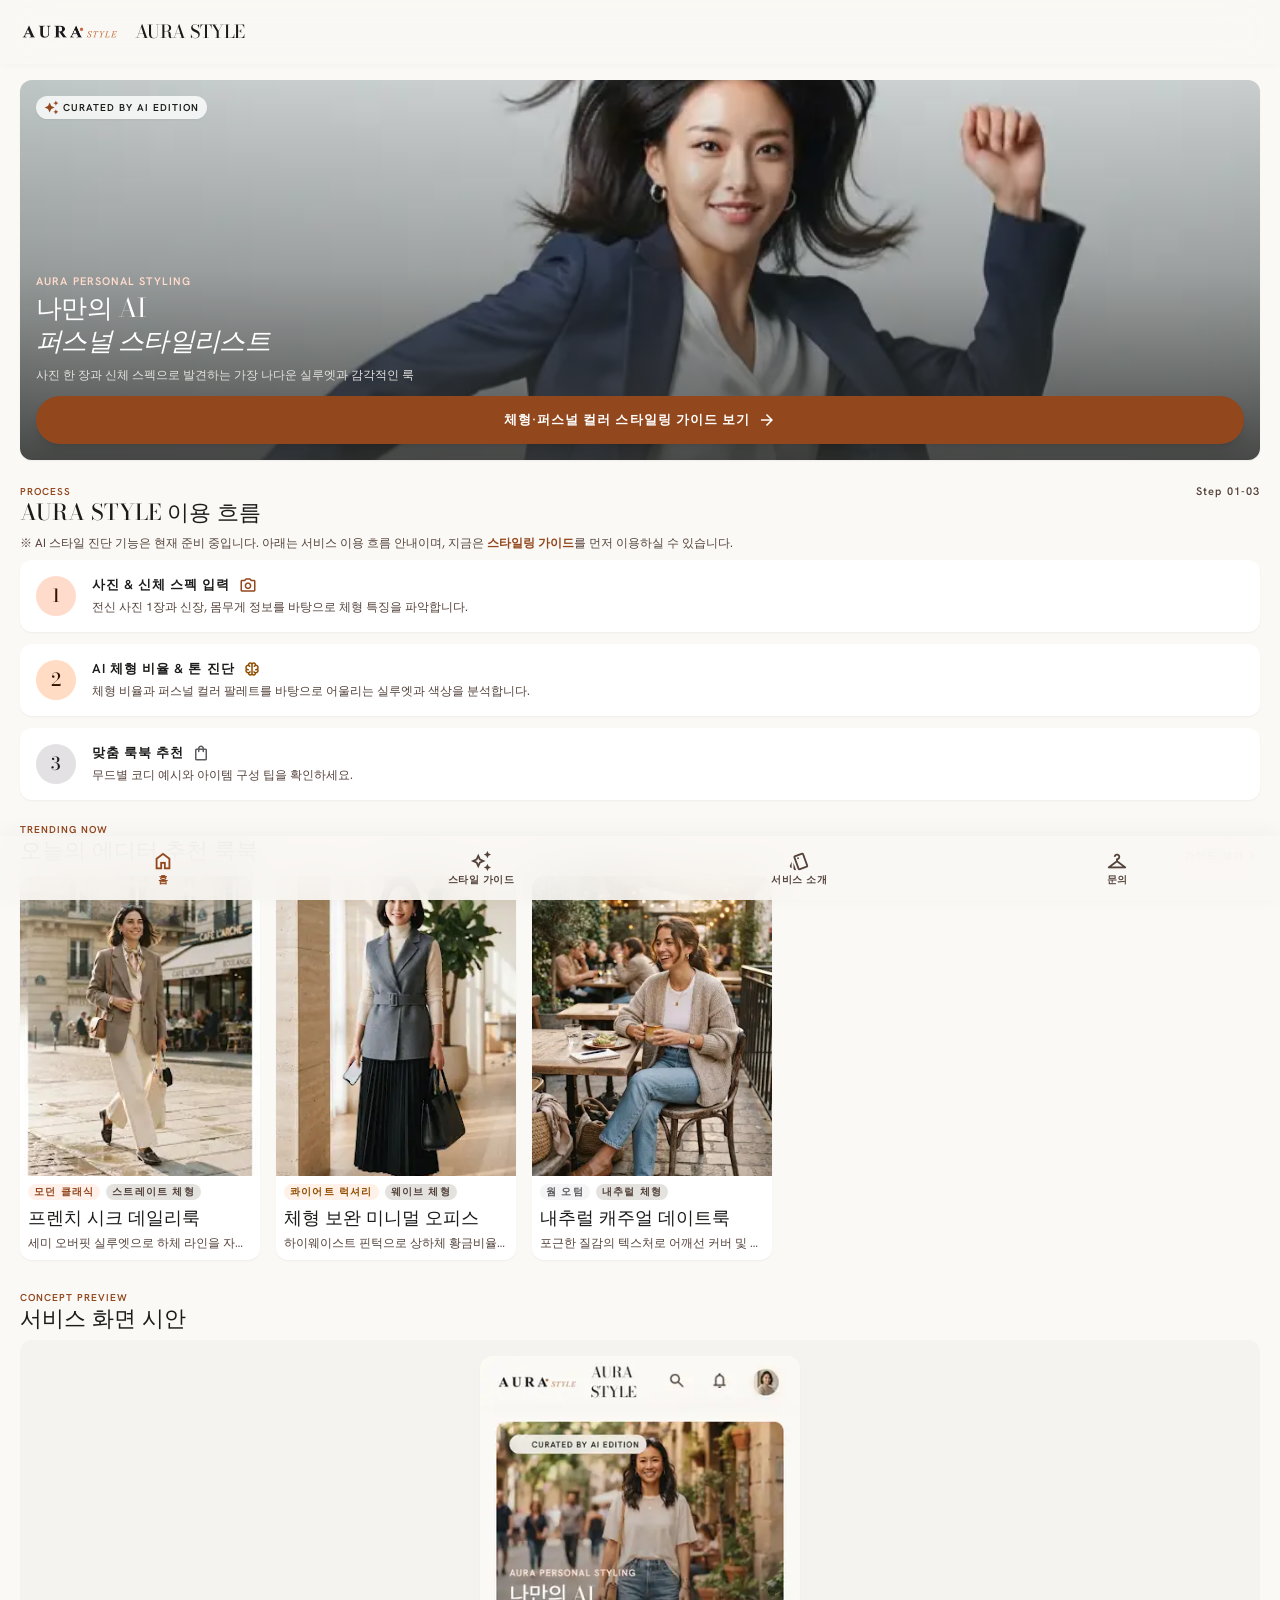
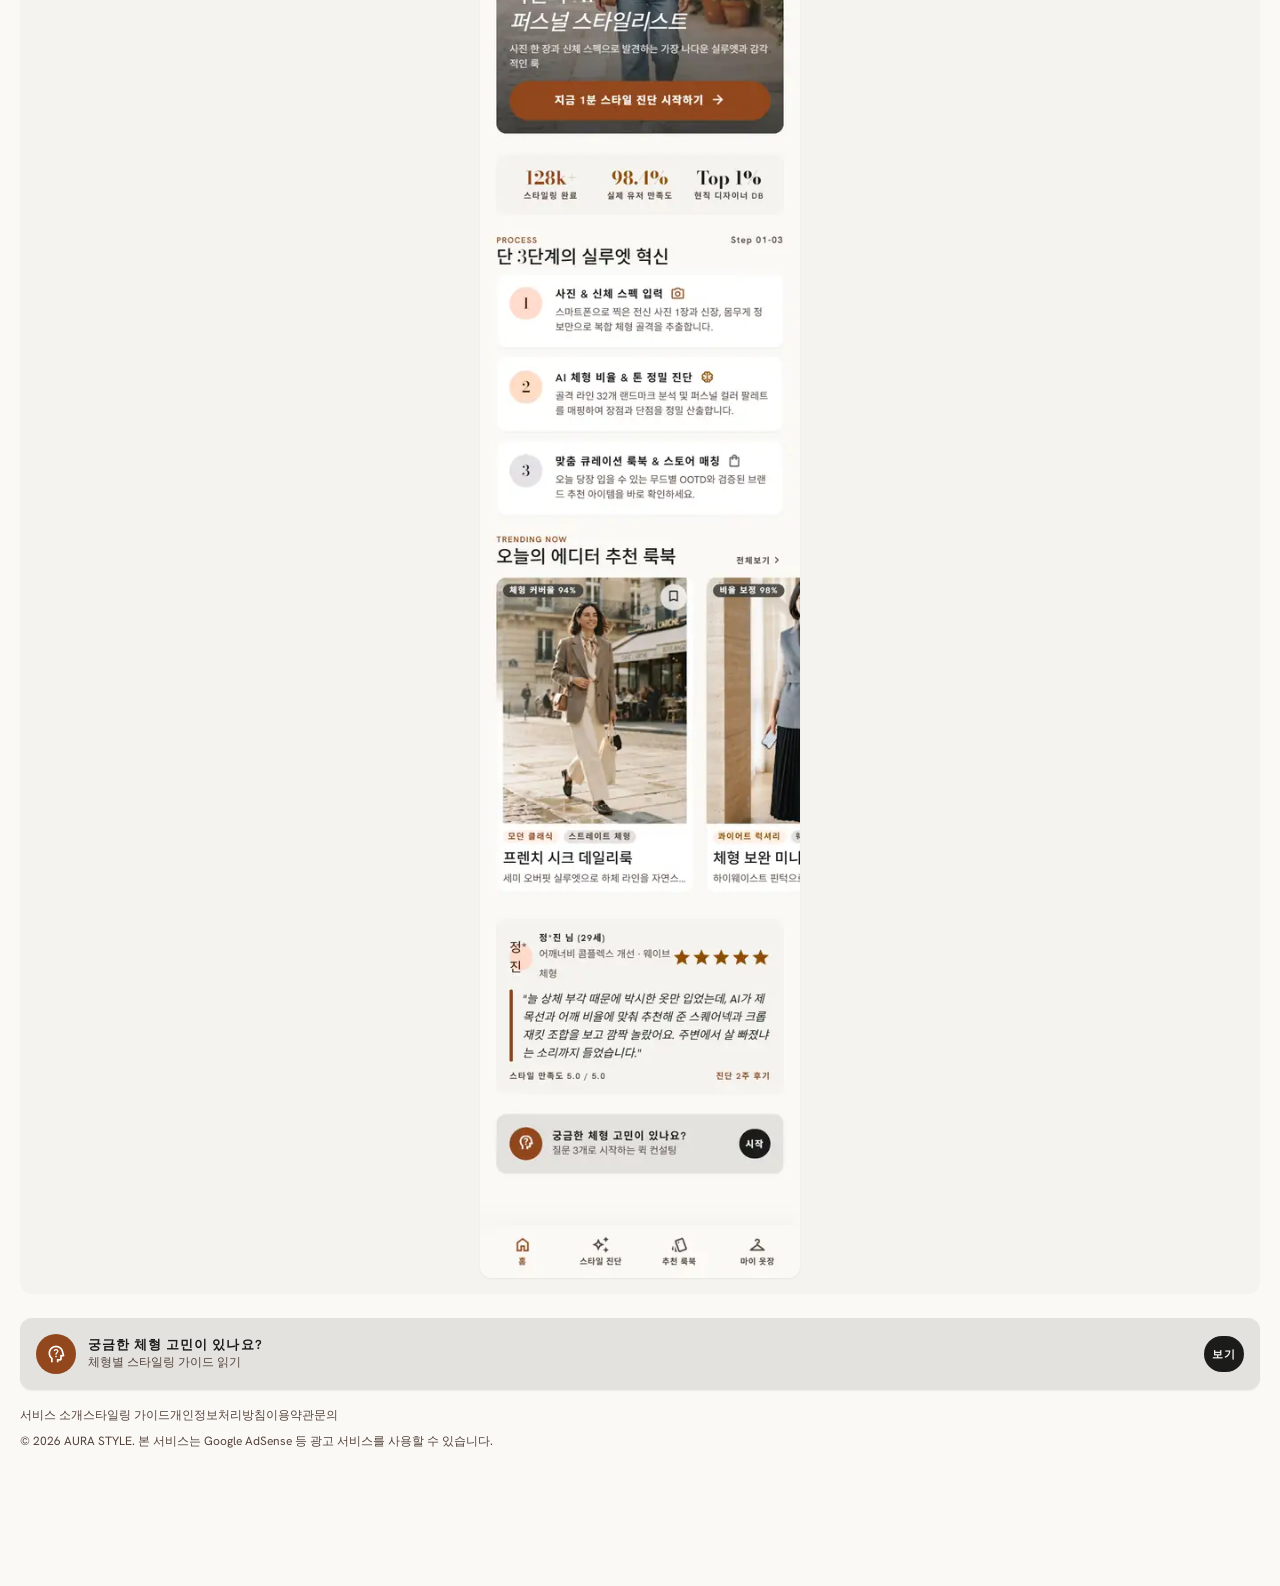
==== commit f7319618: "Fix AdSense policy issue and apply SEO guidelines - Add 404.html without ad script; remove ads from " ====
--- a/index.html
+++ b/index.html
@@ -3,6 +3,19 @@
 <meta content="width=device-width, initial-scale=1.0, viewport-fit=cover" name="viewport">
 <title>AURA STYLE | 나만의 AI 퍼스널 스타일리스트</title>
 <meta name="description" content="사진 한 장과 신체 스펙으로 체형과 퍼스널 컬러를 분석해 가장 나다운 실루엣과 맞춤 룩북을 추천하는 AI 스타일링 서비스, AURA STYLE.">
+<link rel="canonical" href="https://seunglabs.com/">
+<meta property="og:type" content="website">
+<meta property="og:site_name" content="AURA STYLE">
+<meta property="og:locale" content="ko_KR">
+<meta property="og:title" content="AURA STYLE | 나만의 AI 퍼스널 스타일리스트">
+<meta property="og:description" content="사진 한 장과 신체 스펙으로 체형과 퍼스널 컬러를 분석해 가장 나다운 실루엣과 맞춤 룩북을 추천하는 AI 스타일링 서비스, AURA STYLE.">
+<meta property="og:url" content="https://seunglabs.com/">
+<meta property="og:image" content="https://seunglabs.com/img/model-768.webp">
+<meta name="twitter:card" content="summary_large_image">
+<meta name="twitter:title" content="AURA STYLE | 나만의 AI 퍼스널 스타일리스트">
+<meta name="twitter:description" content="사진 한 장과 신체 스펙으로 체형과 퍼스널 컬러를 분석해 가장 나다운 실루엣과 맞춤 룩북을 추천하는 AI 스타일링 서비스, AURA STYLE.">
+<meta name="twitter:image" content="https://seunglabs.com/img/model-768.webp">
+<script type="application/ld+json">{"@context": "https://schema.org", "@type": "WebSite", "name": "AURA STYLE", "url": "https://seunglabs.com/", "inLanguage": "ko", "description": "사진 한 장과 신체 스펙으로 체형과 퍼스널 컬러를 분석해 가장 나다운 실루엣과 맞춤 룩북을 추천하는 AI 스타일링 서비스, AURA STYLE."}</script>
 <meta content="mobile_tab" name="shell-type">
 <link rel="preload" as="image" href="img/model-768.webp" imagesrcset="img/model-480.webp 480w, img/model-768.webp 768w" imagesizes="(max-width: 768px) 100vw, 768px" fetchpriority="high">
 <link rel="preload" as="font" type="font/woff2" href="fonts/material-symbols.woff2" crossorigin>
@@ -45,7 +58,7 @@
     addEventListener('load', function () { setTimeout(load, 3000); });
   })();
 </script>
-</head><body class="bg-surface font-body-md text-on-surface flex flex-col min-h-screen selection:bg-primary-fixed selection:text-on-primary-fixed"><header class="fixed top-0 w-full z-50 pt-safe bg-surface/85 backdrop-blur-xl shadow-[0_1px_8px_rgba(0,0,0,0.03)]"><div class="h-16 px-margin flex items-center justify-between"><div class="flex items-center gap-space-sm"><img alt="AURA STYLE Brand Logo" width="107" height="32" class="h-8 w-auto object-contain" src="img/logo.webp"><span class="font-headline-sm text-headline-sm tracking-tight text-on-surface">AURA STYLE</span></div><div class="flex items-center gap-space-sm"><button aria-label="Search Lookbook" class="w-11 h-11 flex items-center justify-center rounded-full text-on-surface-variant hover:text-on-surface transition-colors"><span class="material-symbols-outlined text-[22px]">search</span></button><button aria-label="Alerts" class="w-11 h-11 flex items-center justify-center rounded-full text-on-surface-variant hover:text-on-surface transition-colors"><span class="material-symbols-outlined text-[22px]">notifications</span></button><a class="w-11 h-11 flex items-center justify-center ml-space-xs" data-path="closet" href="#"><img alt="내 프로필" width="32" height="32" class="w-8 h-8 rounded-full object-cover shadow-[0_2px_8px_rgba(39,39,42,0.08)]" src="img/profile.webp"></a></div></div></header><main class="flex flex-col relative w-full pt-16 pb-28 bg-surface min-h-screen"><div class="flex flex-col w-full">
+</head><body class="bg-surface font-body-md text-on-surface flex flex-col min-h-screen selection:bg-primary-fixed selection:text-on-primary-fixed"><header class="fixed top-0 w-full z-50 pt-safe bg-surface/85 backdrop-blur-xl shadow-[0_1px_8px_rgba(0,0,0,0.03)]"><div class="h-16 px-margin flex items-center justify-between"><div class="flex items-center gap-space-sm"><img alt="AURA STYLE Brand Logo" width="107" height="32" class="h-8 w-auto object-contain" src="img/logo.webp"><span class="font-headline-sm text-headline-sm tracking-tight text-on-surface">AURA STYLE</span></div></div></header><main class="flex flex-col relative w-full pt-16 pb-28 bg-surface min-h-screen"><div class="flex flex-col w-full">
 <!-- Editorial Hero Section -->
 <section class="relative w-full px-margin pt-space-md pb-space-lg">
 <div class="relative w-full overflow-hidden rounded-xl bg-surface-container-low shadow-sm">
@@ -66,9 +79,9 @@
             사진 한 장과 신체 스펙으로 발견하는 가장 나다운 실루엣과 감각적인 룩
           </p>
 <div class="pt-space-sm">
-<a class="relative group overflow-hidden w-full h-12 rounded-full bg-primary flex items-center justify-center gap-2 shadow-lg hover:bg-primary-container transition-all active:scale-[0.98]" data-path="ai-stylist" href="#">
+<a class="relative group overflow-hidden w-full h-12 rounded-full bg-primary flex items-center justify-center gap-2 shadow-lg hover:bg-primary-container transition-all active:scale-[0.98]" href="guide.html">
 <div class="absolute inset-0 w-1/2 h-full bg-gradient-to-r from-transparent via-white/25 to-transparent skew-x-12 -translate-x-full group-hover:translate-x-[300%] transition-transform duration-1000 ease-in-out"></div>
-<span class="font-label-lg text-label-lg text-on-primary">지금 1분 스타일 진단 시작하기</span>
+<span class="font-label-lg text-label-lg text-on-primary">체형·퍼스널 컬러 스타일링 가이드 보기</span>
 <span class="material-symbols-outlined text-on-primary text-[18px]">arrow_forward</span>
 </a>
 </div>
@@ -76,32 +89,16 @@
 </div>
 </div>
 </section>
-<!-- Quick Stats / Trust Badges -->
-<section class="w-full px-margin pb-space-lg">
-<div class="grid grid-cols-3 gap-2 p-space-md bg-surface-container-low rounded-xl">
-<div class="flex flex-col items-center text-center">
-<span class="font-headline-md text-headline-md text-primary font-bold">128k+</span>
-<span class="font-label-sm text-label-sm text-on-surface-variant mt-0.5">스타일링 완료</span>
-</div>
-<div class="flex flex-col items-center text-center">
-<span class="font-headline-md text-headline-md text-secondary font-bold">98.4%</span>
-<span class="font-label-sm text-label-sm text-on-surface-variant mt-0.5">실제 유저 만족도</span>
-</div>
-<div class="flex flex-col items-center text-center">
-<span class="font-headline-md text-headline-md text-on-surface font-bold">Top 1%</span>
-<span class="font-label-sm text-label-sm text-on-surface-variant mt-0.5">현직 디자이너 DB</span>
-</div>
-</div>
-</section>
 <!-- How it Works (3-step) -->
-<section class="w-full px-margin pb-space-lg">
+<section id="process" class="w-full px-margin pb-space-lg">
 <div class="flex items-baseline justify-between mb-space-sm">
 <div>
 <span class="font-label-sm text-label-sm text-primary uppercase tracking-widest block">Process</span>
-<h2 class="font-headline-md text-headline-md text-on-surface">단 3단계의 실루엣 혁신</h2>
+<h2 class="font-headline-md text-headline-md text-on-surface">AURA STYLE 이용 흐름</h2>
 </div>
 <span class="font-label-md text-label-md text-on-surface-variant">Step 01-03</span>
 </div>
+<p class="font-body-sm text-body-sm text-on-surface-variant mb-space-sm">※ AI 스타일 진단 기능은 현재 준비 중입니다. 아래는 서비스 이용 흐름 안내이며, 지금은 <a class="text-primary font-semibold" href="guide.html">스타일링 가이드</a>를 먼저 이용하실 수 있습니다.</p>
 <div class="flex flex-col gap-3">
 <!-- Step 1 -->
 <div class="p-space-md bg-surface-container-lowest rounded-xl shadow-sm flex items-start gap-space-md">
@@ -114,7 +111,7 @@
 <span class="material-symbols-outlined text-primary text-[18px]">photo_camera</span>
 </div>
 <p class="font-body-sm text-body-sm text-on-surface-variant">
-            스마트폰으로 찍은 전신 사진 1장과 신장, 몸무게 정보만으로 복합 체형 골격을 추출합니다.
+            전신 사진 1장과 신장, 몸무게 정보를 바탕으로 체형 특징을 파악합니다.
           </p>
 </div>
 </div>
@@ -125,11 +122,11 @@
         </div>
 <div class="flex-1 min-w-0">
 <div class="flex items-center gap-2 mb-1">
-<span class="font-label-lg text-label-lg text-on-surface font-semibold">AI 체형 비율 &amp; 톤 정밀 진단</span>
+<span class="font-label-lg text-label-lg text-on-surface font-semibold">AI 체형 비율 &amp; 톤 진단</span>
 <span class="material-symbols-outlined text-secondary text-[18px]">neurology</span>
 </div>
 <p class="font-body-sm text-body-sm text-on-surface-variant">
-            골격 라인 32개 랜드마크 분석 및 퍼스널 컬러 팔레트를 매핑하여 장점과 단점을 정밀 산출합니다.
+            체형 비율과 퍼스널 컬러 팔레트를 바탕으로 어울리는 실루엣과 색상을 분석합니다.
           </p>
 </div>
 </div>
@@ -140,25 +137,25 @@
         </div>
 <div class="flex-1 min-w-0">
 <div class="flex items-center gap-2 mb-1">
-<span class="font-label-lg text-label-lg text-on-surface font-semibold">맞춤 큐레이션 룩북 &amp; 스토어 매칭</span>
+<span class="font-label-lg text-label-lg text-on-surface font-semibold">맞춤 룩북 추천</span>
 <span class="material-symbols-outlined text-tertiary text-[18px]">shopping_bag</span>
 </div>
 <p class="font-body-sm text-body-sm text-on-surface-variant">
-            오늘 당장 입을 수 있는 무드별 OOTD와 검증된 브랜드 추천 아이템을 바로 확인하세요.
+            무드별 코디 예시와 아이템 구성 팁을 확인하세요.
           </p>
 </div>
 </div>
 </div>
 </section>
 <!-- Trending Curated Looks preview (Horizontal Scroll) -->
-<section class="w-full pb-space-lg">
+<section id="looks" class="w-full pb-space-lg">
 <div class="px-margin flex items-end justify-between mb-space-sm">
 <div>
 <span class="font-label-sm text-label-sm text-primary uppercase tracking-widest block">Trending Now</span>
 <h2 class="font-headline-md text-headline-md text-on-surface">오늘의 에디터 추천 룩북</h2>
 </div>
-<a class="font-label-sm text-label-sm text-on-surface-variant flex items-center hover:text-primary transition-colors" data-path="looks" href="#">
-        전체보기
+<a class="font-label-sm text-label-sm text-on-surface-variant flex items-center hover:text-primary transition-colors" href="guide.html">
+        가이드 보기
         <span class="material-symbols-outlined text-[16px]">chevron_right</span>
 </a>
 </div>
@@ -168,12 +165,6 @@
 <div class="w-[240px] shrink-0 bg-surface-container-lowest rounded-xl overflow-hidden shadow-sm flex flex-col">
 <div class="relative w-full h-[300px]">
 <img alt="토프 블레이저와 와이드 팬츠를 입은 프렌치 시크 데일리룩" width="240" height="300" loading="lazy" decoding="async" class="w-full h-full object-cover" data-alt="Modern chic Parisian style woman walking on neutral architectural pavement, wearing structured taupe blazer, wide-leg ecru trousers, delicate silk scarf, bright warm morning light, editorial styling, muted earth tones" src="img/look-1.webp">
-<div class="absolute top-2 left-2 bg-inverse-surface/80 text-inverse-on-surface px-2 py-0.5 rounded-full text-label-sm font-label-sm backdrop-blur-sm">
-            체형 커버율 94%
-          </div>
-<button class="absolute top-2 right-2 w-8 h-8 rounded-full bg-surface/80 backdrop-blur-sm flex items-center justify-center text-on-surface active:scale-90 transition-transform">
-<span class="material-symbols-outlined text-[18px]">bookmark</span>
-</button>
 </div>
 <div class="p-space-sm flex flex-col gap-1">
 <div class="flex items-center gap-1.5 flex-wrap">
@@ -188,12 +179,6 @@
 <div class="w-[240px] shrink-0 bg-surface-container-lowest rounded-xl overflow-hidden shadow-sm flex flex-col">
 <div class="relative w-full h-[300px]">
 <img alt="그레이 베스트와 플리츠 미디 스커트를 입은 미니멀 오피스룩" width="240" height="300" loading="lazy" decoding="async" class="w-full h-full object-cover" data-alt="High fashion Korean female executive in minimalist office styling, wearing slate gray belted wool vest, ivory turtleneck, structured pleated midi skirt, serene editorial studio with warm travertine columns, soft shadow play" src="img/look-2.webp">
-<div class="absolute top-2 left-2 bg-inverse-surface/80 text-inverse-on-surface px-2 py-0.5 rounded-full text-label-sm font-label-sm backdrop-blur-sm">
-            비율 보정 98%
-          </div>
-<button class="absolute top-2 right-2 w-8 h-8 rounded-full bg-surface/80 backdrop-blur-sm flex items-center justify-center text-on-surface active:scale-90 transition-transform">
-<span class="material-symbols-outlined text-[18px]">bookmark</span>
-</button>
 </div>
 <div class="p-space-sm flex flex-col gap-1">
 <div class="flex items-center gap-1.5 flex-wrap">
@@ -208,12 +193,6 @@
 <div class="w-[240px] shrink-0 bg-surface-container-lowest rounded-xl overflow-hidden shadow-sm flex flex-col">
 <div class="relative w-full h-[300px]">
 <img alt="오트밀 니트 카디건과 데님을 입은 내추럴 캐주얼 데이트룩" width="240" height="300" loading="lazy" decoding="async" class="w-full h-full object-cover" data-alt="Editorial candid photography of a stylish person in weekend cafe terrace, warm oatmeal knit cardigan, soft raw denim, tan leather loafers, golden hour sunlight, artisan pottery tableware, natural relaxed elegance" src="img/look-3.webp">
-<div class="absolute top-2 left-2 bg-inverse-surface/80 text-inverse-on-surface px-2 py-0.5 rounded-full text-label-sm font-label-sm backdrop-blur-sm">
-            톤 밸런스 92%
-          </div>
-<button class="absolute top-2 right-2 w-8 h-8 rounded-full bg-surface/80 backdrop-blur-sm flex items-center justify-center text-on-surface active:scale-90 transition-transform">
-<span class="material-symbols-outlined text-[18px]">bookmark</span>
-</button>
 </div>
 <div class="p-space-sm flex flex-col gap-1">
 <div class="flex items-center gap-1.5 flex-wrap">
@@ -226,45 +205,14 @@
 </div>
 </div>
 </section>
-<!-- User Review Snippet Card -->
-<section class="w-full px-margin pb-space-lg">
-<div class="p-space-md bg-surface-container-low rounded-xl relative overflow-hidden">
-<div class="flex items-center justify-between mb-space-sm">
-<div class="flex items-center gap-2">
-<div class="w-8 h-8 rounded-full bg-primary-fixed flex items-center justify-center text-on-primary-fixed font-label-sm">
-            정*진
-          </div>
-<div>
-<span class="font-label-md text-label-md text-on-surface block">정*진 님 (29세)</span>
-<span class="font-body-sm text-body-sm text-on-surface-variant">어깨너비 콤플렉스 개선 · 웨이브 체형</span>
-</div>
-</div>
-<div class="flex text-secondary text-[16px]">
-<span class="material-symbols-outlined" style="font-variation-settings: 'FILL' 1;">star</span>
-<span class="material-symbols-outlined" style="font-variation-settings: 'FILL' 1;">star</span>
-<span class="material-symbols-outlined" style="font-variation-settings: 'FILL' 1;">star</span>
-<span class="material-symbols-outlined" style="font-variation-settings: 'FILL' 1;">star</span>
-<span class="material-symbols-outlined" style="font-variation-settings: 'FILL' 1;">star</span>
-</div>
-</div>
-<blockquote class="font-body-md text-body-md text-on-surface italic relative pl-4 my-2">
-<div class="absolute left-0 top-0 bottom-0 w-1 bg-primary rounded-full"></div>
-        "늘 상체 부각 때문에 박시한 옷만 입었는데, AI가 제 목선과 어깨 비율에 맞춰 추천해 준 스퀘어넥과 크롭 재킷 조합을 보고 깜짝 놀랐어요. 주변에서 살 빠졌냐는 소리까지 들었습니다."
-      </blockquote>
-<div class="mt-space-sm pt-space-xs flex items-center justify-between font-label-sm text-label-sm text-on-surface-variant">
-<span class="">스타일 만족도 5.0 / 5.0</span>
-<span class="text-primary font-semibold">진단 2주 후기</span>
-</div>
-</div>
-</section>
 <!-- App Screen Preview -->
 <section class="w-full px-margin pb-space-lg">
 <div class="mb-space-sm">
-<span class="font-label-sm text-label-sm text-primary uppercase tracking-widest block">App Preview</span>
-<h2 class="font-headline-md text-headline-md text-on-surface">AURA STYLE 앱 미리보기</h2>
+<span class="font-label-sm text-label-sm text-primary uppercase tracking-widest block">Concept Preview</span>
+<h2 class="font-headline-md text-headline-md text-on-surface">서비스 화면 시안</h2>
 </div>
 <div class="p-space-md bg-surface-container-low rounded-xl flex justify-center">
-<img alt="AURA STYLE 앱 화면 미리보기" class="w-full max-w-[320px] h-auto rounded-xl shadow-sm" loading="lazy" src="img/screen.webp" srcset="img/screen-360.webp 360w, img/screen.webp 585w" sizes="(max-width: 400px) calc(100vw - 72px), 320px" width="585" height="2782" decoding="async">
+<img alt="AURA STYLE 서비스 화면 시안" class="w-full max-w-[320px] h-auto rounded-xl shadow-sm" loading="lazy" src="img/screen.webp" srcset="img/screen-360.webp 360w, img/screen.webp 585w" sizes="(max-width: 400px) calc(100vw - 72px), 320px" width="585" height="2782" decoding="async">
 </div>
 </section>
 <!-- Interactive Style Spark Floating Bar -->
@@ -276,12 +224,12 @@
 </div>
 <div>
 <h3 class="font-label-lg text-label-lg font-bold">궁금한 체형 고민이 있나요?</h3>
-<p class="font-body-sm text-body-sm text-on-surface-variant">질문 3개로 시작하는 퀵 컨설팅</p>
-</div>
-</div>
-<a class="h-9 px-space-sm rounded-full bg-on-surface text-surface flex items-center justify-center font-label-md text-label-md active:scale-95 transition-transform shrink-0" data-path="ai-stylist" href="#">
-        시작
+<p class="font-body-sm text-body-sm text-on-surface-variant">체형별 스타일링 가이드 읽기</p>
+</div>
+</div>
+<a class="h-9 px-space-sm rounded-full bg-on-surface text-surface flex items-center justify-center font-label-md text-label-md active:scale-95 transition-transform shrink-0" href="guide.html">
+        보기
       </a>
 </div>
 </section>
-</div></main><nav class="fixed bottom-0 w-full z-50 pb-safe bg-surface/90 backdrop-blur-xl shadow-[0_-4px_20px_rgba(39,39,42,0.04)]" data-active-classes="text-primary font-semibold"><div class="flex justify-around items-center h-16 px-space-xs"><a aria-current="page" class="flex flex-col items-center justify-center flex-1 h-12 gap-0.5 transition-colors text-primary font-semibold" data-path="home" href="#"><span class="material-symbols-outlined text-[22px]">home</span><span class="font-label-sm text-label-sm tracking-wider">홈</span></a><a class="flex flex-col items-center justify-center flex-1 h-12 gap-0.5 text-on-surface-variant hover:text-on-surface transition-colors" data-path="ai-stylist" href="#"><span class="material-symbols-outlined text-[22px]">auto_awesome</span><span class="font-label-sm text-label-sm tracking-wider">스타일 진단</span></a><a class="flex flex-col items-center justify-center flex-1 h-12 gap-0.5 text-on-surface-variant hover:text-on-surface transition-colors" data-path="looks" href="#"><span class="material-symbols-outlined text-[22px]">style</span><span class="font-label-sm text-label-sm tracking-wider">추천 룩북</span></a><a class="flex flex-col items-center justify-center flex-1 h-12 gap-0.5 text-on-surface-variant hover:text-on-surface transition-colors" data-path="closet" href="#"><span class="material-symbols-outlined text-[22px]">checkroom</span><span class="font-label-sm text-label-sm tracking-wider">마이 옷장</span></a></div></nav></body></html>+<footer class="w-full px-margin pb-space-lg"><div class="flex flex-wrap gap-x-4 gap-y-1 font-body-sm text-body-sm text-on-surface-variant"><a href="about.html">서비스 소개</a><a href="guide.html">스타일링 가이드</a><a href="privacy.html">개인정보처리방침</a><a href="terms.html">이용약관</a><a href="contact.html">문의</a></div><p class="font-body-sm text-body-sm text-on-surface-variant mt-space-sm">© 2026 AURA STYLE. 본 서비스는 Google AdSense 등 광고 서비스를 사용할 수 있습니다.</p></footer></div></main><nav class="fixed bottom-0 w-full z-50 pb-safe bg-surface/90 backdrop-blur-xl shadow-[0_-4px_20px_rgba(39,39,42,0.04)]"><div class="flex justify-around items-center h-16 px-space-xs"><a aria-current="page" class="flex flex-col items-center justify-center flex-1 h-12 gap-0.5 transition-colors text-primary font-semibold" href="index.html"><span class="material-symbols-outlined text-[22px]">home</span><span class="font-label-sm text-label-sm tracking-wider">홈</span></a><a class="flex flex-col items-center justify-center flex-1 h-12 gap-0.5 text-on-surface-variant hover:text-on-surface transition-colors" href="guide.html"><span class="material-symbols-outlined text-[22px]">auto_awesome</span><span class="font-label-sm text-label-sm tracking-wider">스타일 가이드</span></a><a class="flex flex-col items-center justify-center flex-1 h-12 gap-0.5 text-on-surface-variant hover:text-on-surface transition-colors" href="about.html"><span class="material-symbols-outlined text-[22px]">style</span><span class="font-label-sm text-label-sm tracking-wider">서비스 소개</span></a><a class="flex flex-col items-center justify-center flex-1 h-12 gap-0.5 text-on-surface-variant hover:text-on-surface transition-colors" href="contact.html"><span class="material-symbols-outlined text-[22px]">checkroom</span><span class="font-label-sm text-label-sm tracking-wider">문의</span></a></div></nav></body></html>
